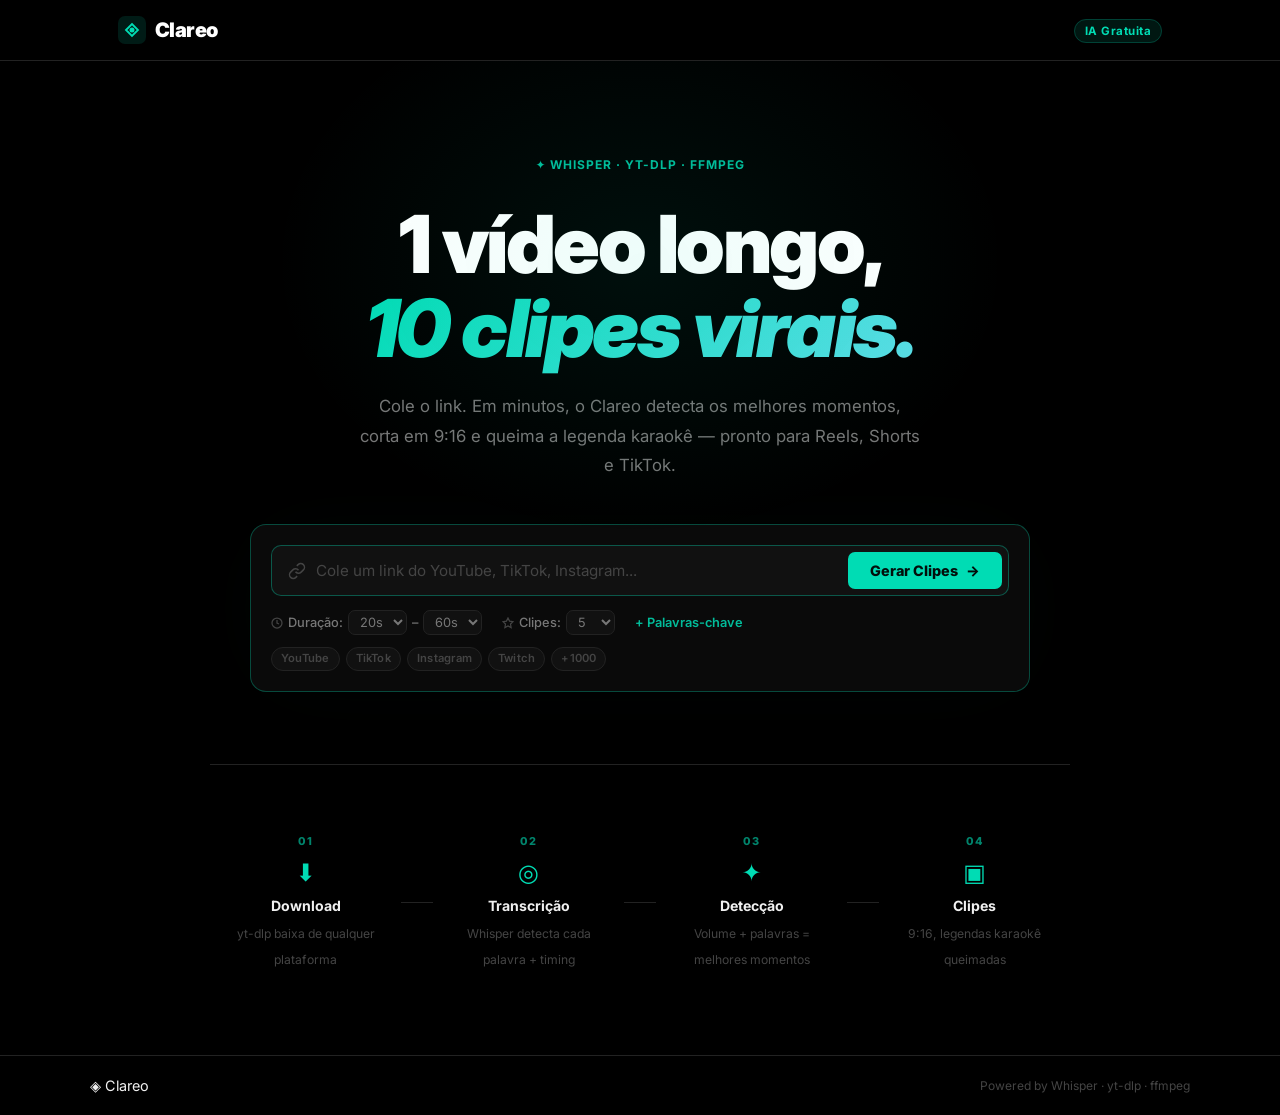
==== docs/index.html @ 898bda6b "fix: add docs/ folder with .nojekyll so GitHub Pages serves index.html - Copy frontend/ → docs/ dire" ====
<!DOCTYPE html>
<html lang="pt-BR">
<head>
  <meta charset="UTF-8" />
  <meta name="viewport" content="width=device-width, initial-scale=1.0" />
  <title>Clareo — Clipes Virais com IA</title>
  <meta name="description" content="Cole o link de qualquer vídeo e receba os melhores momentos em 9:16 com legenda automática." />
  <link rel="preconnect" href="https://fonts.googleapis.com" />
  <link rel="preconnect" href="https://fonts.gstatic.com" crossorigin />
  <link href="https://fonts.googleapis.com/css2?family=Inter:ital,wght@0,400;0,500;0,600;0,700;0,800;0,900;1,900&display=swap" rel="stylesheet" />
  <link rel="stylesheet" href="style.css" />
</head>
<body>

  <!-- ── Navbar ─────────────────────────────────── -->
  <nav class="navbar">
    <div class="nav-inner">
      <a href="#" class="brand">
        <svg class="brand-mark" width="28" height="28" viewBox="0 0 28 28" fill="none">
          <rect width="28" height="28" rx="7" fill="#00dcb4" fill-opacity="0.12"/>
          <path d="M8 14 L14 8 L20 14 L14 20 Z" stroke="#00dcb4" stroke-width="1.8" fill="none"/>
          <circle cx="14" cy="14" r="2.5" fill="#00dcb4"/>
        </svg>
        <span class="brand-name">Clareo</span>
      </a>
      <div class="nav-right">
        <span class="nav-badge">IA Gratuita</span>
      </div>
    </div>
  </nav>

  <!-- ── Hero ───────────────────────────────────── -->
  <section class="hero" id="section-hero">
    <div class="hero-glow"></div>
    <div class="hero-inner">

      <p class="hero-eyebrow">✦ Whisper · yt-dlp · ffmpeg</p>

      <h1 class="hero-title">
        1 vídeo longo,<br />
        <em>10 clipes virais.</em>
      </h1>

      <p class="hero-sub">
        Cole o link. Em minutos, o Clareo detecta os melhores momentos, corta em 9:16
        e queima a legenda karaokê — pronto para Reels, Shorts e TikTok.
      </p>

      <!-- Main input -->
      <div class="input-card" id="input-card">
        <div class="input-group">
          <svg class="input-icon" width="18" height="18" viewBox="0 0 24 24" fill="none" stroke="currentColor" stroke-width="2">
            <path d="M10 13a5 5 0 0 0 7.54.54l3-3a5 5 0 0 0-7.07-7.07l-1.72 1.71"/>
            <path d="M14 11a5 5 0 0 0-7.54-.54l-3 3a5 5 0 0 0 7.07 7.07l1.71-1.71"/>
          </svg>
          <input
            type="url"
            id="video-url"
            class="url-input"
            placeholder="Cole um link do YouTube, TikTok, Instagram..."
            autocomplete="off"
            spellcheck="false"
          />
          <button class="btn-primary" id="btn-go" onclick="startProcess()">
            Gerar Clipes <span class="btn-arrow">→</span>
          </button>
        </div>

        <!-- Options row -->
        <div class="options-row">
          <label class="opt-label">
            <svg width="12" height="12" viewBox="0 0 24 24" fill="none" stroke="currentColor" stroke-width="2.5"><circle cx="12" cy="12" r="10"/><polyline points="12,6 12,12 16,14"/></svg>
            Duração:
            <select id="min-duration">
              <option value="15">15s</option>
              <option value="20" selected>20s</option>
              <option value="30">30s</option>
              <option value="45">45s</option>
            </select>
            –
            <select id="max-duration">
              <option value="30">30s</option>
              <option value="60" selected>60s</option>
              <option value="90">90s</option>
            </select>
          </label>

          <label class="opt-label">
            <svg width="12" height="12" viewBox="0 0 24 24" fill="none" stroke="currentColor" stroke-width="2.5"><path d="M12 2l3.09 6.26L22 9.27l-5 4.87 1.18 6.88L12 17.77l-6.18 3.25L7 14.14 2 9.27l6.91-1.01L12 2z"/></svg>
            Clipes:
            <select id="max-clips">
              <option value="3">3</option>
              <option value="5" selected>5</option>
              <option value="8">8</option>
              <option value="10">10</option>
            </select>
          </label>

          <button class="btn-link" onclick="toggleKeywords()">+ Palavras-chave</button>
        </div>

        <!-- Keywords (hidden by default) -->
        <div id="keywords-row" class="keywords-row" style="display:none">
          <input
            type="text"
            id="keywords"
            placeholder="ex: incrível, que loucura, meu deus — separados por vírgula"
            class="kw-input"
          />
        </div>

        <p class="input-hint">
          <span class="platform-pill">YouTube</span>
          <span class="platform-pill">TikTok</span>
          <span class="platform-pill">Instagram</span>
          <span class="platform-pill">Twitch</span>
          <span class="platform-pill">+1000</span>
        </p>
      </div>
    </div>

    <!-- How it works -->
    <div class="steps">
      <div class="step">
        <div class="step-num">01</div>
        <div class="step-icon">⬇</div>
        <div class="step-text">
          <strong>Download</strong>
          <span>yt-dlp baixa de qualquer plataforma</span>
        </div>
      </div>
      <div class="step-divider"></div>
      <div class="step">
        <div class="step-num">02</div>
        <div class="step-icon">◎</div>
        <div class="step-text">
          <strong>Transcrição</strong>
          <span>Whisper detecta cada palavra + timing</span>
        </div>
      </div>
      <div class="step-divider"></div>
      <div class="step">
        <div class="step-num">03</div>
        <div class="step-icon">✦</div>
        <div class="step-text">
          <strong>Detecção</strong>
          <span>Volume + palavras = melhores momentos</span>
        </div>
      </div>
      <div class="step-divider"></div>
      <div class="step">
        <div class="step-num">04</div>
        <div class="step-icon">▣</div>
        <div class="step-text">
          <strong>Clipes</strong>
          <span>9:16, legendas karaokê queimadas</span>
        </div>
      </div>
    </div>
  </section>

  <!-- ── Processing view ────────────────────────── -->
  <section class="processing-view" id="section-processing" style="display:none">
    <div class="proc-card">
      <div class="proc-anim">
        <div class="proc-ring"></div>
        <div class="proc-ring proc-ring-2"></div>
        <svg class="proc-logo" width="32" height="32" viewBox="0 0 28 28" fill="none">
          <path d="M8 14 L14 8 L20 14 L14 20 Z" stroke="#00dcb4" stroke-width="1.8" fill="none"/>
          <circle cx="14" cy="14" r="2.5" fill="#00dcb4"/>
        </svg>
      </div>
      <h2 id="proc-msg">Iniciando...</h2>
      <div class="proc-bar-wrap">
        <div class="proc-bar" id="proc-bar" style="width:0%"></div>
      </div>
      <p class="proc-pct" id="proc-pct">0%</p>
      <div class="proc-steps-list" id="proc-steps-list">
        <div class="proc-step-item" id="psi-download">⬇ Baixando vídeo</div>
        <div class="proc-step-item" id="psi-transcribe">◎ Transcrevendo com Whisper</div>
        <div class="proc-step-item" id="psi-detect">✦ Detectando melhores momentos</div>
        <div class="proc-step-item" id="psi-cut">✂ Cortando e gerando legendas</div>
      </div>
      <button class="btn-ghost" onclick="cancelProcess()">Cancelar</button>
    </div>
  </section>

  <!-- ── Results view ───────────────────────────── -->
  <section class="results-view" id="section-results" style="display:none">
    <div class="results-inner">
      <div class="results-header">
        <div>
          <h2 class="results-title" id="results-title">Clipes prontos ✓</h2>
          <p class="results-sub" id="results-sub">Formato 9:16 com legenda karaokê queimada — pronto para Reels e Shorts</p>
        </div>
        <button class="btn-outline" onclick="reset()">← Processar outro</button>
      </div>
      <div class="clips-grid" id="clips-grid"></div>
    </div>
  </section>

  <!-- ── Error view ─────────────────────────────── -->
  <section class="error-view" id="section-error" style="display:none">
    <div class="error-card">
      <div class="error-icon">⚠</div>
      <h2>Algo deu errado</h2>
      <p id="error-msg">Erro desconhecido. Verifique o link e tente novamente.</p>
      <button class="btn-primary" onclick="reset()">Tentar novamente</button>
    </div>
  </section>

  <!-- ── Footer ─────────────────────────────────── -->
  <footer class="footer">
    <div class="footer-inner">
      <span class="brand" style="font-size:0.9rem">◈ Clareo</span>
      <span class="footer-text">Powered by Whisper · yt-dlp · ffmpeg</span>
    </div>
  </footer>

  <script src="script.js"></script>
</body>
</html>
---- docs/style.css ----
/* ─────────────────────────────────────────────────────────
   Clareo Design System — v2
   Palette: pure black + electric teal
───────────────────────────────────────────────────────── */

:root {
  --bg:       #000;
  --surface:  #0a0a0a;
  --surface2: #111;
  --surface3: #181818;
  --border:   #222;
  --border-glow: rgba(0, 220, 180, 0.22);

  --teal:     #00dcb4;
  --teal-dim: rgba(0, 220, 180, 0.10);
  --teal-glow:rgba(0, 220, 180, 0.22);
  --coral:    #ff5f40;

  --text:       #f0f0f0;
  --text-muted: #444;
  --text-soft:  #777;

  --radius:    16px;
  --radius-sm: 10px;
  --radius-xs:  7px;

  --font: 'Inter', system-ui, -apple-system, sans-serif;
}

*, *::before, *::after { box-sizing: border-box; margin: 0; padding: 0; }
html { scroll-behavior: smooth; }

body {
  background: var(--bg);
  color: var(--text);
  font-family: var(--font);
  font-size: 16px;
  line-height: 1.6;
  min-height: 100vh;
  display: flex;
  flex-direction: column;
  -webkit-font-smoothing: antialiased;
}

/* ── Navbar ─────────────────────────────────────────── */
.navbar {
  position: sticky;
  top: 0;
  z-index: 50;
  background: rgba(0,0,0,0.8);
  backdrop-filter: blur(20px);
  border-bottom: 1px solid var(--border);
}

.nav-inner {
  max-width: 1100px;
  margin: 0 auto;
  padding: 14px 28px;
  display: flex;
  align-items: center;
  justify-content: space-between;
}

.brand {
  display: inline-flex;
  align-items: center;
  gap: 9px;
  text-decoration: none;
  color: var(--text);
}

.brand-mark { flex-shrink: 0; }

.brand-name {
  font-size: 1.25rem;
  font-weight: 900;
  letter-spacing: -0.6px;
  color: #fff;
}

.nav-badge {
  font-size: 0.72rem;
  font-weight: 700;
  letter-spacing: 0.04em;
  color: var(--teal);
  background: var(--teal-dim);
  border: 1px solid var(--border-glow);
  padding: 4px 10px;
  border-radius: 100px;
}

/* ── Hero ───────────────────────────────────────────── */
.hero {
  position: relative;
  padding: 90px 24px 64px;
  overflow: hidden;
  flex: 1;
}

.hero-glow {
  position: absolute;
  top: -100px;
  left: 50%;
  transform: translateX(-50%);
  width: 800px;
  height: 600px;
  background: radial-gradient(ellipse at center, rgba(0,220,180,0.07) 0%, transparent 65%);
  pointer-events: none;
}

.hero-inner {
  max-width: 780px;
  margin: 0 auto;
  text-align: center;
}

.hero-eyebrow {
  display: inline-block;
  font-size: 0.75rem;
  font-weight: 700;
  letter-spacing: 0.08em;
  text-transform: uppercase;
  color: var(--teal);
  margin-bottom: 28px;
  opacity: 0.85;
}

.hero-title {
  font-size: clamp(2.8rem, 6.5vw, 5rem);
  font-weight: 900;
  line-height: 1.05;
  letter-spacing: -2.5px;
  color: #fff;
  margin-bottom: 22px;
}

.hero-title em {
  font-style: italic;
  background: linear-gradient(135deg, var(--teal) 0%, #5edde8 55%, var(--teal) 100%);
  background-size: 200% auto;
  -webkit-background-clip: text;
  -webkit-text-fill-color: transparent;
  background-clip: text;
  animation: gradient-shift 5s linear infinite;
}

@keyframes gradient-shift {
  0%   { background-position: 0% center; }
  100% { background-position: 200% center; }
}

.hero-sub {
  font-size: 1.05rem;
  color: var(--text-soft);
  margin-bottom: 44px;
  line-height: 1.75;
  max-width: 560px;
  margin-left: auto;
  margin-right: auto;
}

/* ── Input card ─────────────────────────────────────── */
.input-card {
  background: var(--surface);
  border: 1px solid var(--border);
  border-radius: var(--radius);
  padding: 20px;
  text-align: left;
  box-shadow:
    0 0 0 1px rgba(0,0,0,0.8),
    0 24px 80px rgba(0,0,0,0.5),
    0 0 100px rgba(0,220,180,0.03);
  transition: border-color 0.3s;
}

.input-card:focus-within {
  border-color: rgba(0,220,180,0.3);
}

.input-group {
  display: flex;
  align-items: center;
  gap: 10px;
  background: var(--surface2);
  border: 1px solid var(--border);
  border-radius: var(--radius-sm);
  padding: 6px 6px 6px 16px;
  margin-bottom: 14px;
  transition: border-color 0.2s;
}

.input-group:focus-within {
  border-color: rgba(0,220,180,0.35);
}

.input-icon {
  color: var(--text-muted);
  flex-shrink: 0;
  display: flex;
  align-items: center;
}

.url-input {
  flex: 1;
  background: none;
  border: none;
  outline: none;
  color: var(--text);
  font-size: 0.95rem;
  font-family: var(--font);
  min-width: 0;
}

.url-input::placeholder { color: var(--text-muted); }

.btn-primary {
  cursor: pointer;
  background: var(--teal);
  color: #020e0b;
  border: none;
  border-radius: 7px;
  padding: 10px 22px;
  font-size: 0.9rem;
  font-weight: 800;
  font-family: var(--font);
  display: inline-flex;
  align-items: center;
  gap: 8px;
  transition: background 0.15s, transform 0.12s;
  white-space: nowrap;
  flex-shrink: 0;
}

.btn-primary:hover  { background: #00efc8; transform: translateY(-1px); }
.btn-primary:active { transform: scale(0.97); }

.btn-arrow { transition: transform 0.2s; }
.btn-primary:hover .btn-arrow { transform: translateX(3px); }

/* Options */
.options-row {
  display: flex;
  align-items: center;
  flex-wrap: wrap;
  gap: 10px 20px;
  margin-bottom: 10px;
}

.opt-label {
  display: inline-flex;
  align-items: center;
  gap: 5px;
  font-size: 0.8rem;
  color: var(--text-soft);
  font-weight: 500;
}

.opt-label svg { color: var(--text-muted); flex-shrink: 0; }

.opt-label select {
  background: var(--surface2);
  border: 1px solid var(--border);
  border-radius: var(--radius-xs);
  color: var(--text-soft);
  font-size: 0.8rem;
  font-family: var(--font);
  padding: 3px 7px;
  cursor: pointer;
  outline: none;
  transition: border-color 0.15s;
}
.opt-label select:focus { border-color: var(--border-glow); }

.btn-link {
  background: none;
  border: none;
  color: var(--teal);
  font-size: 0.8rem;
  font-weight: 600;
  font-family: var(--font);
  cursor: pointer;
  padding: 0;
  opacity: 0.85;
  transition: opacity 0.15s;
}
.btn-link:hover { opacity: 1; }

.keywords-row { margin-top: 6px; }

.kw-input {
  width: 100%;
  background: var(--surface2);
  border: 1px solid var(--border);
  border-radius: var(--radius-xs);
  color: var(--text);
  font-size: 0.88rem;
  font-family: var(--font);
  padding: 9px 14px;
  outline: none;
  transition: border-color 0.2s;
}
.kw-input:focus { border-color: rgba(0,220,180,0.4); }
.kw-input::placeholder { color: var(--text-muted); }

.input-hint {
  margin-top: 12px;
  display: flex;
  flex-wrap: wrap;
  gap: 6px;
  align-items: center;
}

.platform-pill {
  font-size: 0.7rem;
  font-weight: 600;
  color: var(--text-muted);
  background: var(--surface2);
  border: 1px solid var(--border);
  padding: 2px 9px;
  border-radius: 100px;
  letter-spacing: 0.02em;
}

/* ── Steps ──────────────────────────────────────────── */
.steps {
  max-width: 860px;
  margin: 72px auto 0;
  display: flex;
  align-items: center;
  justify-content: center;
  gap: 0;
  flex-wrap: wrap;
  border-top: 1px solid var(--border);
  padding-top: 48px;
}

.step {
  display: flex;
  flex-direction: column;
  align-items: center;
  gap: 10px;
  padding: 20px 24px;
  flex: 1;
  min-width: 140px;
  max-width: 200px;
  text-align: center;
}

.step-num {
  font-size: 0.68rem;
  font-weight: 800;
  letter-spacing: 0.1em;
  color: var(--teal);
  opacity: 0.6;
}

.step-icon {
  font-size: 1.5rem;
  color: var(--teal);
  line-height: 1;
}

.step-text strong {
  display: block;
  font-size: 0.88rem;
  font-weight: 700;
  color: var(--text);
  margin-bottom: 3px;
}

.step-text span {
  font-size: 0.76rem;
  color: var(--text-muted);
  line-height: 1.4;
}

.step-divider {
  width: 32px;
  height: 1px;
  background: var(--border);
  flex-shrink: 0;
}

/* ── Processing view ────────────────────────────────── */
.processing-view {
  flex: 1;
  display: flex;
  align-items: center;
  justify-content: center;
  padding: 60px 24px;
}

.proc-card {
  background: var(--surface);
  border: 1px solid var(--border);
  border-radius: var(--radius);
  padding: 52px 44px;
  max-width: 460px;
  width: 100%;
  text-align: center;
}

.proc-anim {
  position: relative;
  width: 76px;
  height: 76px;
  margin: 0 auto 28px;
  display: flex;
  align-items: center;
  justify-content: center;
}

.proc-ring {
  position: absolute;
  inset: 0;
  border: 1.5px solid transparent;
  border-top-color: var(--teal);
  border-radius: 50%;
  animation: spin 1.4s linear infinite;
}

.proc-ring-2 {
  inset: 9px;
  border-top-color: rgba(0,220,180,0.35);
  animation-duration: 0.9s;
  animation-direction: reverse;
}

.proc-logo {
  z-index: 1;
  flex-shrink: 0;
}

@keyframes spin { to { transform: rotate(360deg); } }

.proc-card h2 {
  font-size: 1.15rem;
  font-weight: 700;
  color: #fff;
  margin-bottom: 20px;
  min-height: 1.8rem;
  transition: opacity 0.3s;
}

.proc-bar-wrap {
  background: var(--surface2);
  border-radius: 100px;
  height: 5px;
  overflow: hidden;
  margin-bottom: 8px;
}

.proc-bar {
  height: 100%;
  background: linear-gradient(90deg, var(--teal) 0%, #5edde8 100%);
  border-radius: 100px;
  transition: width 0.7s cubic-bezier(0.4, 0, 0.2, 1);
  position: relative;
}

.proc-bar::after {
  content: '';
  position: absolute;
  inset: 0;
  background: linear-gradient(90deg, transparent 60%, rgba(255,255,255,0.25));
  animation: bar-shine 1.6s linear infinite;
}

@keyframes bar-shine {
  0%   { transform: translateX(-100%); }
  100% { transform: translateX(100%); }
}

.proc-pct {
  font-size: 0.8rem;
  color: var(--teal);
  font-weight: 700;
  margin-bottom: 24px;
}

.proc-steps-list {
  display: flex;
  flex-direction: column;
  gap: 6px;
  margin-bottom: 28px;
  text-align: left;
}

.proc-step-item {
  font-size: 0.82rem;
  color: var(--text-muted);
  padding: 7px 12px;
  border-radius: var(--radius-xs);
  transition: background 0.3s, color 0.3s;
}

.proc-step-item.active {
  background: var(--teal-dim);
  color: var(--teal);
}

.proc-step-item.done {
  color: var(--border);
  text-decoration: line-through;
}

.btn-ghost {
  background: none;
  border: 1px solid var(--border);
  color: var(--text-muted);
  border-radius: var(--radius-xs);
  padding: 8px 20px;
  font-size: 0.84rem;
  font-family: var(--font);
  cursor: pointer;
  transition: border-color 0.2s, color 0.2s;
}
.btn-ghost:hover { border-color: var(--text-muted); color: var(--text); }

/* ── Results view ───────────────────────────────────── */
.results-view {
  flex: 1;
  padding: 64px 24px 80px;
}

.results-inner {
  max-width: 920px;
  margin: 0 auto;
}

.results-header {
  display: flex;
  align-items: flex-start;
  justify-content: space-between;
  gap: 20px;
  margin-bottom: 40px;
  flex-wrap: wrap;
}

.results-title {
  font-size: 2rem;
  font-weight: 900;
  letter-spacing: -0.8px;
  color: #fff;
  margin-bottom: 4px;
}

.results-sub {
  font-size: 0.88rem;
  color: var(--text-muted);
}

.btn-outline {
  background: none;
  border: 1px solid var(--border);
  color: var(--text-soft);
  border-radius: var(--radius-xs);
  padding: 10px 18px;
  font-size: 0.84rem;
  font-weight: 600;
  font-family: var(--font);
  cursor: pointer;
  white-space: nowrap;
  transition: border-color 0.2s, color 0.2s;
}
.btn-outline:hover { border-color: var(--teal); color: var(--teal); }

/* Clips grid */
.clips-grid {
  display: grid;
  grid-template-columns: repeat(auto-fill, minmax(240px, 1fr));
  gap: 14px;
}

.clip-card {
  background: var(--surface);
  border: 1px solid var(--border);
  border-radius: var(--radius);
  overflow: hidden;
  transition: border-color 0.2s, transform 0.2s, box-shadow 0.2s;
  animation: fade-in-up 0.4s ease both;
}

.clip-card:hover {
  border-color: rgba(0,220,180,0.28);
  transform: translateY(-3px);
  box-shadow: 0 16px 48px rgba(0,0,0,0.4), 0 0 28px rgba(0,220,180,0.05);
}

/* Preview thumbnail placeholder */
.clip-preview {
  aspect-ratio: 9/16;
  background: var(--surface2);
  display: flex;
  align-items: center;
  justify-content: center;
  position: relative;
  overflow: hidden;
  max-height: 220px;
}

/* Grid overlay effect */
.clip-preview::before {
  content: '';
  position: absolute;
  inset: 0;
  background-image:
    linear-gradient(rgba(0,220,180,0.04) 1px, transparent 1px),
    linear-gradient(90deg, rgba(0,220,180,0.04) 1px, transparent 1px);
  background-size: 24px 24px;
}

.clip-preview-icon {
  font-size: 2.2rem;
  color: var(--border);
  z-index: 1;
}

/* SCORE badge — top right, opus.pro style */
.clip-score {
  position: absolute;
  top: 10px;
  right: 10px;
  z-index: 2;
  background: rgba(0,0,0,0.75);
  backdrop-filter: blur(6px);
  border: 1px solid rgba(0,220,180,0.2);
  border-radius: 8px;
  padding: 4px 8px;
  display: flex;
  flex-direction: column;
  align-items: center;
  line-height: 1;
}

.clip-score-label {
  font-size: 0.52rem;
  font-weight: 800;
  letter-spacing: 0.1em;
  color: var(--text-muted);
  text-transform: uppercase;
  margin-bottom: 1px;
}

.clip-score-value {
  font-size: 1.05rem;
  font-weight: 900;
  color: var(--teal);
  letter-spacing: -0.5px;
}

.clip-number {
  position: absolute;
  top: 10px;
  left: 10px;
  z-index: 2;
  background: rgba(0,220,180,0.12);
  border: 1px solid var(--border-glow);
  color: var(--teal);
  font-size: 0.68rem;
  font-weight: 800;
  letter-spacing: 0.08em;
  padding: 3px 8px;
  border-radius: 100px;
}

.clip-badge {
  position: absolute;
  bottom: 10px;
  left: 50%;
  transform: translateX(-50%);
  background: rgba(0,0,0,0.7);
  color: var(--text-muted);
  font-size: 0.7rem;
  font-weight: 600;
  padding: 3px 9px;
  border-radius: 100px;
  white-space: nowrap;
}

/* Card body */
.clip-body {
  padding: 14px;
}

.clip-title {
  font-size: 0.92rem;
  font-weight: 700;
  color: #fff;
  margin-bottom: 3px;
  line-height: 1.3;
}

.clip-meta {
  font-size: 0.75rem;
  color: var(--text-muted);
  margin-bottom: 10px;
}

.clip-reason {
  display: inline-flex;
  align-items: center;
  gap: 4px;
  font-size: 0.7rem;
  color: var(--teal);
  background: var(--teal-dim);
  border-radius: 100px;
  padding: 3px 9px;
  margin-bottom: 12px;
  max-width: 100%;
  overflow: hidden;
  text-overflow: ellipsis;
  white-space: nowrap;
}

.btn-download {
  display: flex;
  align-items: center;
  justify-content: center;
  gap: 8px;
  width: 100%;
  padding: 9px;
  background: var(--teal);
  color: #020e0b;
  font-size: 0.86rem;
  font-weight: 800;
  font-family: var(--font);
  text-decoration: none;
  border-radius: var(--radius-xs);
  transition: background 0.15s, transform 0.12s;
}
.btn-download:hover { background: #00efc8; transform: translateY(-1px); }

/* ── Error view ─────────────────────────────────────── */
.error-view {
  flex: 1;
  display: flex;
  align-items: center;
  justify-content: center;
  padding: 60px 24px;
}

.error-card {
  background: var(--surface);
  border: 1px solid rgba(255,95,64,0.2);
  border-radius: var(--radius);
  padding: 52px 44px;
  max-width: 420px;
  width: 100%;
  text-align: center;
}

.error-icon {
  font-size: 2.2rem;
  color: var(--coral);
  margin-bottom: 16px;
}

.error-card h2 {
  font-size: 1.25rem;
  font-weight: 800;
  color: #fff;
  margin-bottom: 10px;
}

.error-card p {
  font-size: 0.88rem;
  color: var(--text-soft);
  margin-bottom: 24px;
  line-height: 1.6;
}

/* ── Footer ─────────────────────────────────────────── */
.footer {
  border-top: 1px solid var(--border);
  padding: 18px 24px;
  margin-top: auto;
}

.footer-inner {
  max-width: 1100px;
  margin: 0 auto;
  display: flex;
  align-items: center;
  justify-content: space-between;
  gap: 16px;
  flex-wrap: wrap;
}

.footer-text {
  font-size: 0.75rem;
  color: var(--text-muted);
}

/* ── Responsive ─────────────────────────────────────── */
@media (max-width: 640px) {
  .hero { padding: 56px 16px 40px; }
  .hero-title { font-size: 2.6rem; letter-spacing: -1.5px; }
  .input-card { padding: 14px; }
  .input-group { flex-direction: column; align-items: stretch; gap: 8px; padding: 10px; }
  .url-input { padding: 4px 0; }
  .btn-primary { width: 100%; justify-content: center; padding: 12px; }
  .steps { flex-direction: column; gap: 0; padding-top: 36px; margin-top: 48px; }
  .step-divider { width: 1px; height: 16px; background: var(--border); }
  .step { padding: 12px 16px; }
  .proc-card { padding: 36px 24px; }
  .results-header { flex-direction: column; }
  .clips-grid { grid-template-columns: 1fr 1fr; gap: 10px; }
}

@media (max-width: 400px) {
  .clips-grid { grid-template-columns: 1fr; }
}

/* ── Animations ─────────────────────────────────────── */
@keyframes fade-in-up {
  from { opacity: 0; transform: translateY(18px); }
  to   { opacity: 1; transform: translateY(0); }
}

@keyframes shake {
  0%,100%{ transform: translateX(0); }
  20%    { transform: translateX(-6px); }
  40%    { transform: translateX(6px); }
  60%    { transform: translateX(-4px); }
  80%    { transform: translateX(4px); }
}
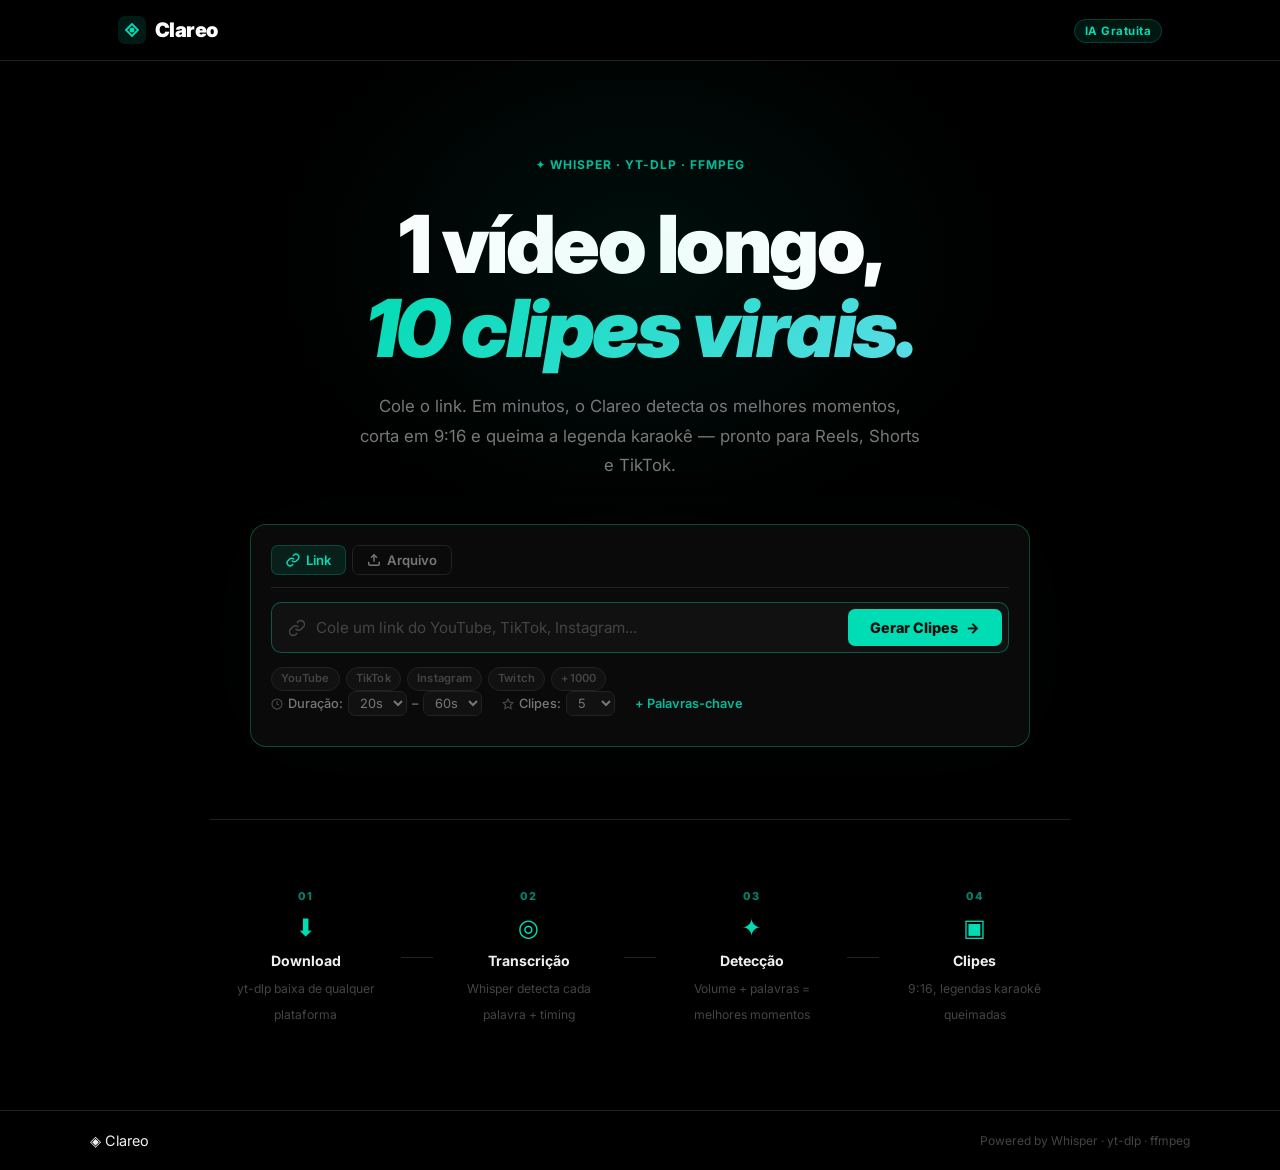
==== commit cb25017f: "feat: file upload mode — /upload endpoint, JS upload flow, mode tabs UI" ====
--- a/docs/index.html
+++ b/docs/index.html
@@ -48,25 +48,76 @@
 
       <!-- Main input -->
       <div class="input-card" id="input-card">
-        <div class="input-group">
-          <svg class="input-icon" width="18" height="18" viewBox="0 0 24 24" fill="none" stroke="currentColor" stroke-width="2">
-            <path d="M10 13a5 5 0 0 0 7.54.54l3-3a5 5 0 0 0-7.07-7.07l-1.72 1.71"/>
-            <path d="M14 11a5 5 0 0 0-7.54-.54l-3 3a5 5 0 0 0 7.07 7.07l1.71-1.71"/>
-          </svg>
+
+        <!-- Mode tabs -->
+        <div class="mode-tabs">
+          <button class="mode-tab active" id="tab-link" onclick="switchMode('link')">
+            <svg width="14" height="14" viewBox="0 0 24 24" fill="none" stroke="currentColor" stroke-width="2.5"><path d="M10 13a5 5 0 0 0 7.54.54l3-3a5 5 0 0 0-7.07-7.07l-1.72 1.71"/><path d="M14 11a5 5 0 0 0-7.54-.54l-3 3a5 5 0 0 0 7.07 7.07l1.71-1.71"/></svg>
+            Link
+          </button>
+          <button class="mode-tab" id="tab-file" onclick="switchMode('file')">
+            <svg width="14" height="14" viewBox="0 0 24 24" fill="none" stroke="currentColor" stroke-width="2.5"><path d="M21 15v4a2 2 0 0 1-2 2H5a2 2 0 0 1-2-2v-4"/><polyline points="17 8 12 3 7 8"/><line x1="12" y1="3" x2="12" y2="15"/></svg>
+            Arquivo
+          </button>
+        </div>
+
+        <!-- Link mode -->
+        <div id="mode-link">
+          <div class="input-group">
+            <svg class="input-icon" width="18" height="18" viewBox="0 0 24 24" fill="none" stroke="currentColor" stroke-width="2">
+              <path d="M10 13a5 5 0 0 0 7.54.54l3-3a5 5 0 0 0-7.07-7.07l-1.72 1.71"/>
+              <path d="M14 11a5 5 0 0 0-7.54-.54l-3 3a5 5 0 0 0 7.07 7.07l1.71-1.71"/>
+            </svg>
+            <input
+              type="url"
+              id="video-url"
+              class="url-input"
+              placeholder="Cole um link do YouTube, TikTok, Instagram..."
+              autocomplete="off"
+              spellcheck="false"
+            />
+            <button class="btn-primary" id="btn-go" onclick="startProcess()">
+              Gerar Clipes <span class="btn-arrow">→</span>
+            </button>
+          </div>
+          <p class="input-hint">
+            <span class="platform-pill">YouTube</span>
+            <span class="platform-pill">TikTok</span>
+            <span class="platform-pill">Instagram</span>
+            <span class="platform-pill">Twitch</span>
+            <span class="platform-pill">+1000</span>
+          </p>
+        </div>
+
+        <!-- File upload mode (hidden by default) -->
+        <div id="mode-file" style="display:none">
+          <label class="file-drop-zone" for="video-file" id="file-drop-zone">
+            <svg width="32" height="32" viewBox="0 0 24 24" fill="none" stroke="currentColor" stroke-width="1.5" style="color:var(--teal);opacity:0.7">
+              <path d="M21 15v4a2 2 0 0 1-2 2H5a2 2 0 0 1-2-2v-4"/>
+              <polyline points="17 8 12 3 7 8"/>
+              <line x1="12" y1="3" x2="12" y2="15"/>
+            </svg>
+            <span class="file-drop-title">Arraste um vídeo ou clique para selecionar</span>
+            <span class="file-drop-sub">mp4 · mov · mkv · avi · webm — até 2 GB</span>
+          </label>
           <input
-            type="url"
-            id="video-url"
-            class="url-input"
-            placeholder="Cole um link do YouTube, TikTok, Instagram..."
-            autocomplete="off"
-            spellcheck="false"
+            type="file"
+            id="video-file"
+            accept=".mp4,.mov,.mkv,.avi,.webm,video/*"
+            style="display:none"
+            onchange="onFileSelected(this)"
           />
-          <button class="btn-primary" id="btn-go" onclick="startProcess()">
+          <div class="file-selected-info" id="file-selected-info" style="display:none">
+            <svg width="14" height="14" viewBox="0 0 24 24" fill="none" stroke="currentColor" stroke-width="2.5"><path d="M14 2H6a2 2 0 0 0-2 2v16a2 2 0 0 0 2 2h12a2 2 0 0 0 2-2V8z"/><polyline points="14 2 14 8 20 8"/></svg>
+            <span id="file-selected-name">—</span>
+            <button class="btn-file-clear" onclick="clearFile()" title="Remover">✕</button>
+          </div>
+          <button class="btn-primary btn-upload-go" id="btn-upload" onclick="startUpload()">
             Gerar Clipes <span class="btn-arrow">→</span>
           </button>
         </div>
 
-        <!-- Options row -->
+        <!-- Options row (shared) -->
         <div class="options-row">
           <label class="opt-label">
             <svg width="12" height="12" viewBox="0 0 24 24" fill="none" stroke="currentColor" stroke-width="2.5"><circle cx="12" cy="12" r="10"/><polyline points="12,6 12,12 16,14"/></svg>
@@ -109,13 +160,6 @@
           />
         </div>
 
-        <p class="input-hint">
-          <span class="platform-pill">YouTube</span>
-          <span class="platform-pill">TikTok</span>
-          <span class="platform-pill">Instagram</span>
-          <span class="platform-pill">Twitch</span>
-          <span class="platform-pill">+1000</span>
-        </p>
       </div>
     </div>
 
@@ -176,7 +220,7 @@
       </div>
       <p class="proc-pct" id="proc-pct">0%</p>
       <div class="proc-steps-list" id="proc-steps-list">
-        <div class="proc-step-item" id="psi-download">⬇ Baixando vídeo</div>
+        <div class="proc-step-item" id="psi-download">⬇ <span id="psi-download-label">Baixando vídeo</span></div>
         <div class="proc-step-item" id="psi-transcribe">◎ Transcrevendo com Whisper</div>
         <div class="proc-step-item" id="psi-detect">✦ Detectando melhores momentos</div>
         <div class="proc-step-item" id="psi-cut">✂ Cortando e gerando legendas</div>
--- a/docs/style.css
+++ b/docs/style.css
@@ -157,6 +157,118 @@
   max-width: 560px;
   margin-left: auto;
   margin-right: auto;
+}
+
+/* ── Mode tabs ──────────────────────────────────────── */
+.mode-tabs {
+  display: flex;
+  gap: 6px;
+  margin-bottom: 14px;
+  border-bottom: 1px solid var(--border);
+  padding-bottom: 12px;
+}
+
+.mode-tab {
+  display: inline-flex;
+  align-items: center;
+  gap: 6px;
+  background: none;
+  border: 1px solid var(--border);
+  border-radius: var(--radius-xs);
+  color: var(--text-soft);
+  font-size: 0.82rem;
+  font-weight: 600;
+  font-family: var(--font);
+  padding: 6px 14px;
+  cursor: pointer;
+  transition: border-color 0.15s, color 0.15s, background 0.15s;
+}
+
+.mode-tab:hover {
+  border-color: rgba(0,220,180,0.3);
+  color: var(--text);
+}
+
+.mode-tab.active {
+  background: var(--teal-dim);
+  border-color: var(--border-glow);
+  color: var(--teal);
+}
+
+/* ── File drop zone ──────────────────────────────────── */
+.file-drop-zone {
+  display: flex;
+  flex-direction: column;
+  align-items: center;
+  justify-content: center;
+  gap: 10px;
+  width: 100%;
+  padding: 32px 20px;
+  border: 1.5px dashed rgba(0,220,180,0.3);
+  border-radius: var(--radius-sm);
+  background: var(--surface2);
+  cursor: pointer;
+  text-align: center;
+  transition: border-color 0.2s, background 0.2s;
+  margin-bottom: 10px;
+}
+
+.file-drop-zone:hover {
+  border-color: rgba(0,220,180,0.6);
+  background: rgba(0,220,180,0.04);
+}
+
+.file-drop-title {
+  font-size: 0.9rem;
+  font-weight: 600;
+  color: var(--text-soft);
+}
+
+.file-drop-sub {
+  font-size: 0.75rem;
+  color: var(--text-muted);
+}
+
+.file-selected-info {
+  display: flex;
+  align-items: center;
+  gap: 8px;
+  background: var(--surface2);
+  border: 1px solid var(--border);
+  border-radius: var(--radius-xs);
+  padding: 8px 12px;
+  margin-bottom: 10px;
+  font-size: 0.82rem;
+  color: var(--text-soft);
+}
+
+.file-selected-info svg { color: var(--teal); flex-shrink: 0; }
+
+.file-selected-info #file-selected-name {
+  flex: 1;
+  overflow: hidden;
+  text-overflow: ellipsis;
+  white-space: nowrap;
+}
+
+.btn-file-clear {
+  background: none;
+  border: none;
+  color: var(--text-muted);
+  font-size: 0.78rem;
+  cursor: pointer;
+  padding: 2px 4px;
+  border-radius: 4px;
+  transition: color 0.15s;
+  flex-shrink: 0;
+}
+
+.btn-file-clear:hover { color: var(--coral); }
+
+.btn-upload-go {
+  width: 100%;
+  justify-content: center;
+  padding: 11px;
 }
 
 /* ── Input card ─────────────────────────────────────── */
